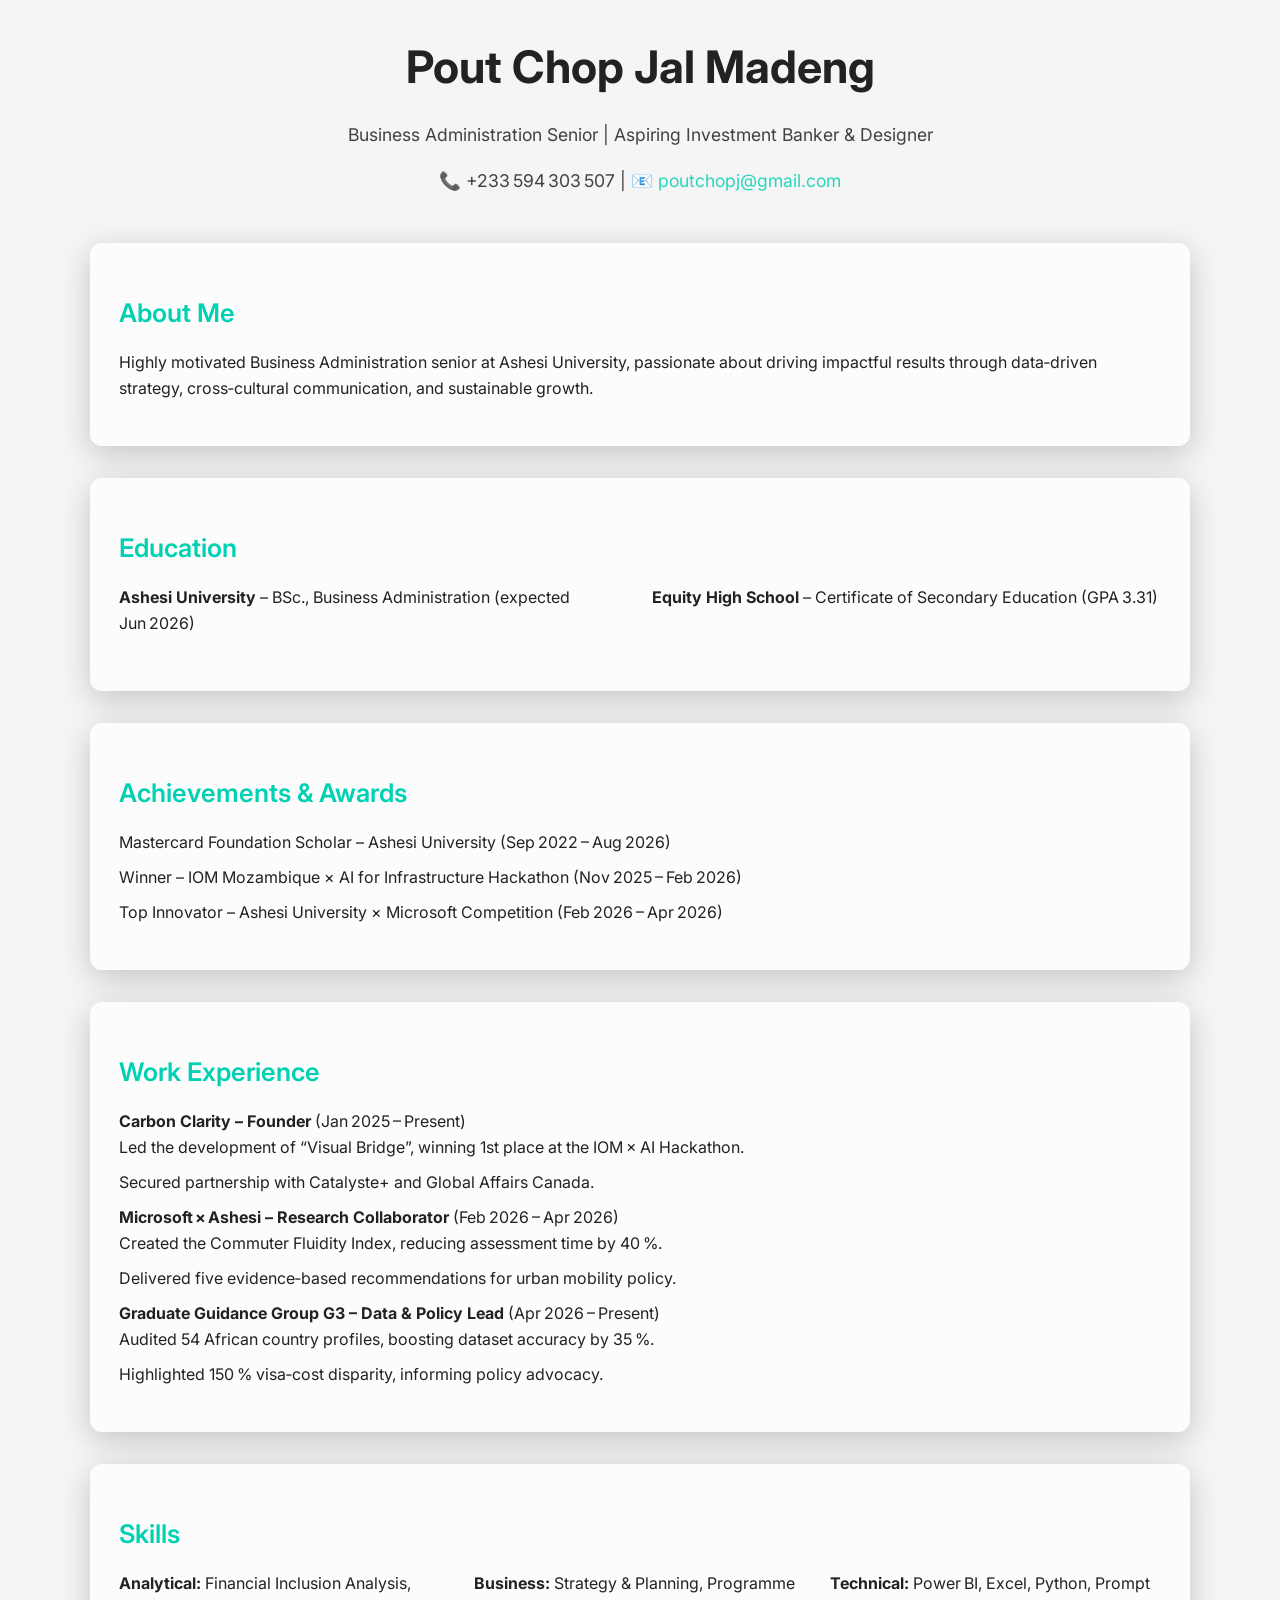
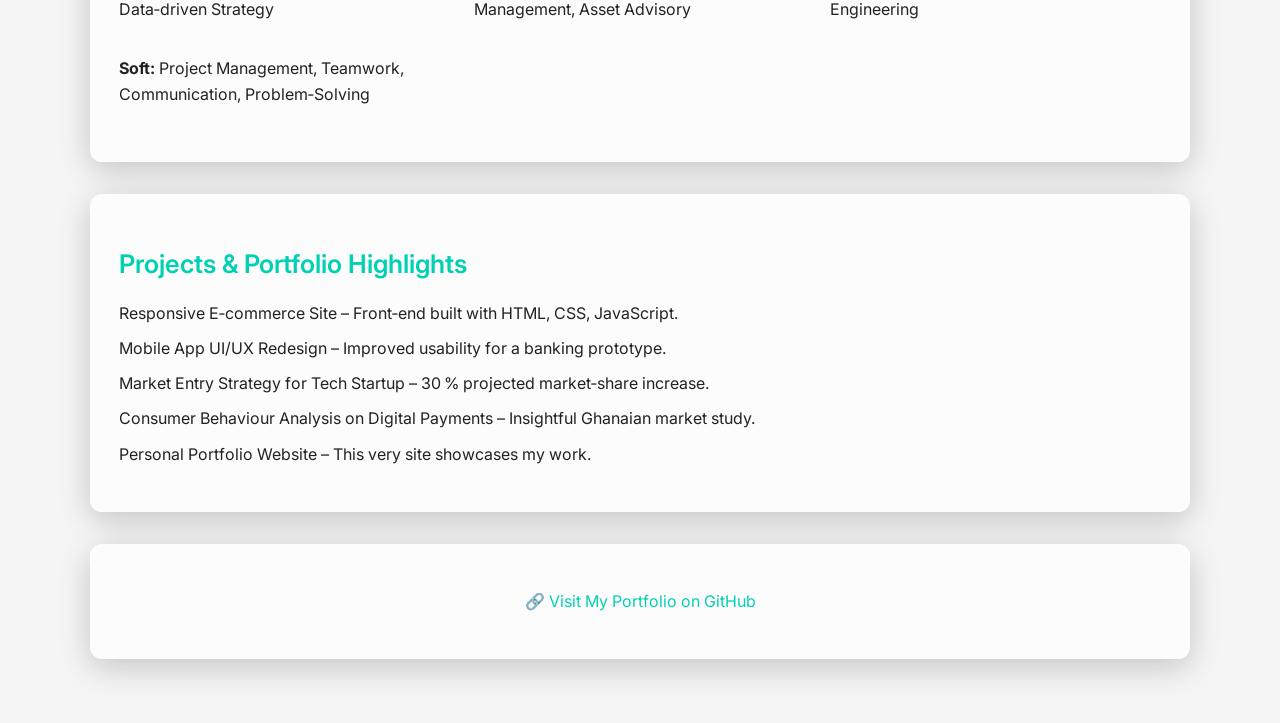
==== cv.html @ 3c9ed99b "Add premium glass-morphism CV page" ====
<!DOCTYPE html>
<html lang="en">
<head>
  <meta charset="UTF-8" />
  <meta name="viewport" content="width=device-width, initial-scale=1.0" />
  <title>Pout Chop Jal – Creative CV</title>
  <link href="https://fonts.googleapis.com/css2?family=Inter:wght@400;600;700&display=swap" rel="stylesheet" />
  <style>
    :root {
      --bg: #121212;
      --bg-card: rgba(255, 255, 255, 0.08);
      --text-primary: #fafafa;
      --accent: #00d1b2;
      --accent-hover: #00b3a1;
      --glass: rgba(255,255,255,0.12);
    }
    body {
      margin: 0;
      font-family: 'Inter', sans-serif;
      background: var(--bg);
      color: var(--text-primary);
      line-height: 1.6;
    }
    .container {max-width: 1100px;margin: 0 auto;padding: 2rem;}
    .header {text-align:center;margin-bottom:3rem;}
    .header h1 {font-size:2.8rem;font-weight:700;margin:0;}
    .header p {font-size:1.1rem;opacity:0.85;}
    .card {
      background: var(--bg-card);
      backdrop-filter: blur(12px);
      border-radius: 12px;
      padding: 1.8rem;
      margin-bottom: 2rem;
      box-shadow: 0 8px 32px rgba(0,0,0,0.2);
      transition: transform 0.25s ease, box-shadow 0.25s ease;
    }
    .card:hover {transform: translateY(-4px);box-shadow:0 12px 36px rgba(0,0,0,0.3);}
    .section-title {font-size:1.6rem;font-weight:600;margin-bottom:1rem;color:var(--accent);}
    ul {list-style:none;padding:0;}
    li {margin-bottom:0.6rem;}
    a {color:var(--accent);text-decoration:none;transition:color 0.2s;}
    a:hover {color:var(--accent-hover);}
    .grid-2 {display:grid;grid-template-columns:repeat(auto-fit,minmax(260px,1fr));gap:1.5rem;}
    @media (prefers-color-scheme: light) {
      :root {--bg:#f5f5f5;--bg-card:rgba(255,255,255,0.7);--text-primary:#222;}
    }
  </style>
</head>
<body>
  <div class="container">
    <header class="header">
      <h1>Pout Chop Jal Madeng</h1>
      <p>Business Administration Senior | Aspiring Investment Banker & Designer</p>
      <p>📞 +233 594 303 507 | 📧 <a href="mailto:poutchopj@gmail.com">poutchopj@gmail.com</a></p>
    </header>

    <section class="card">
      <h2 class="section-title">About Me</h2>
      <p>Highly motivated Business Administration senior at Ashesi University, passionate about driving impactful results through data‑driven strategy, cross‑cultural communication, and sustainable growth.</p>
    </section>

    <section class="card">
      <h2 class="section-title">Education</h2>
      <ul class="grid-2">
        <li><strong>Ashesi University</strong> – BSc., Business Administration (expected Jun 2026)</li>
        <li><strong>Equity High School</strong> – Certificate of Secondary Education (GPA 3.31)</li>
      </ul>
    </section>

    <section class="card">
      <h2 class="section-title">Achievements & Awards</h2>
      <ul>
        <li>Mastercard Foundation Scholar – Ashesi University (Sep 2022 – Aug 2026)</li>
        <li>Winner – IOM Mozambique × AI for Infrastructure Hackathon (Nov 2025 – Feb 2026)</li>
        <li>Top Innovator – Ashesi University × Microsoft Competition (Feb 2026 – Apr 2026)</li>
      </ul>
    </section>

    <section class="card">
      <h2 class="section-title">Work Experience</h2>
      <ul>
        <li><strong>Carbon Clarity – Founder</strong> (Jan 2025 – Present)
          <ul>
            <li>Led the development of “Visual Bridge”, winning 1st place at the IOM × AI Hackathon.</li>
            <li>Secured partnership with Catalyste+ and Global Affairs Canada.</li>
          </ul>
        </li>
        <li><strong>Microsoft × Ashesi – Research Collaborator</strong> (Feb 2026 – Apr 2026)
          <ul>
            <li>Created the Commuter Fluidity Index, reducing assessment time by 40 %.</li>
            <li>Delivered five evidence‑based recommendations for urban mobility policy.</li>
          </ul>
        </li>
        <li><strong>Graduate Guidance Group G3 – Data & Policy Lead</strong> (Apr 2026 – Present)
          <ul>
            <li>Audited 54 African country profiles, boosting dataset accuracy by 35 %.</li>
            <li>Highlighted 150 % visa‑cost disparity, informing policy advocacy.</li>
          </ul>
        </li>
      </ul>
    </section>

    <section class="card">
      <h2 class="section-title">Skills</h2>
      <ul class="grid-2">
        <li><strong>Analytical:</strong> Financial Inclusion Analysis, Data‑driven Strategy</li>
        <li><strong>Business:</strong> Strategy & Planning, Programme Management, Asset Advisory</li>
        <li><strong>Technical:</strong> Power BI, Excel, Python, Prompt Engineering</li>
        <li><strong>Soft:</strong> Project Management, Teamwork, Communication, Problem‑Solving</li>
      </ul>
    </section>

    <section class="card">
      <h2 class="section-title">Projects & Portfolio Highlights</h2>
      <ul>
        <li>Responsive E‑commerce Site – Front‑end built with HTML, CSS, JavaScript.</li>
        <li>Mobile App UI/UX Redesign – Improved usability for a banking prototype.</li>
        <li>Market Entry Strategy for Tech Startup – 30 % projected market‑share increase.</li>
        <li>Consumer Behaviour Analysis on Digital Payments – Insightful Ghanaian market study.</li>
        <li>Personal Portfolio Website – This very site showcases my work.</li>
      </ul>
    </section>

    <section class="card" style="text-align:center;">
      <p>🔗 <a href="https://github.com/poutchop/portfolio_wbst" target="_blank">Visit My Portfolio on GitHub</a></p>
    </section>
  </div>
</body>
</html>
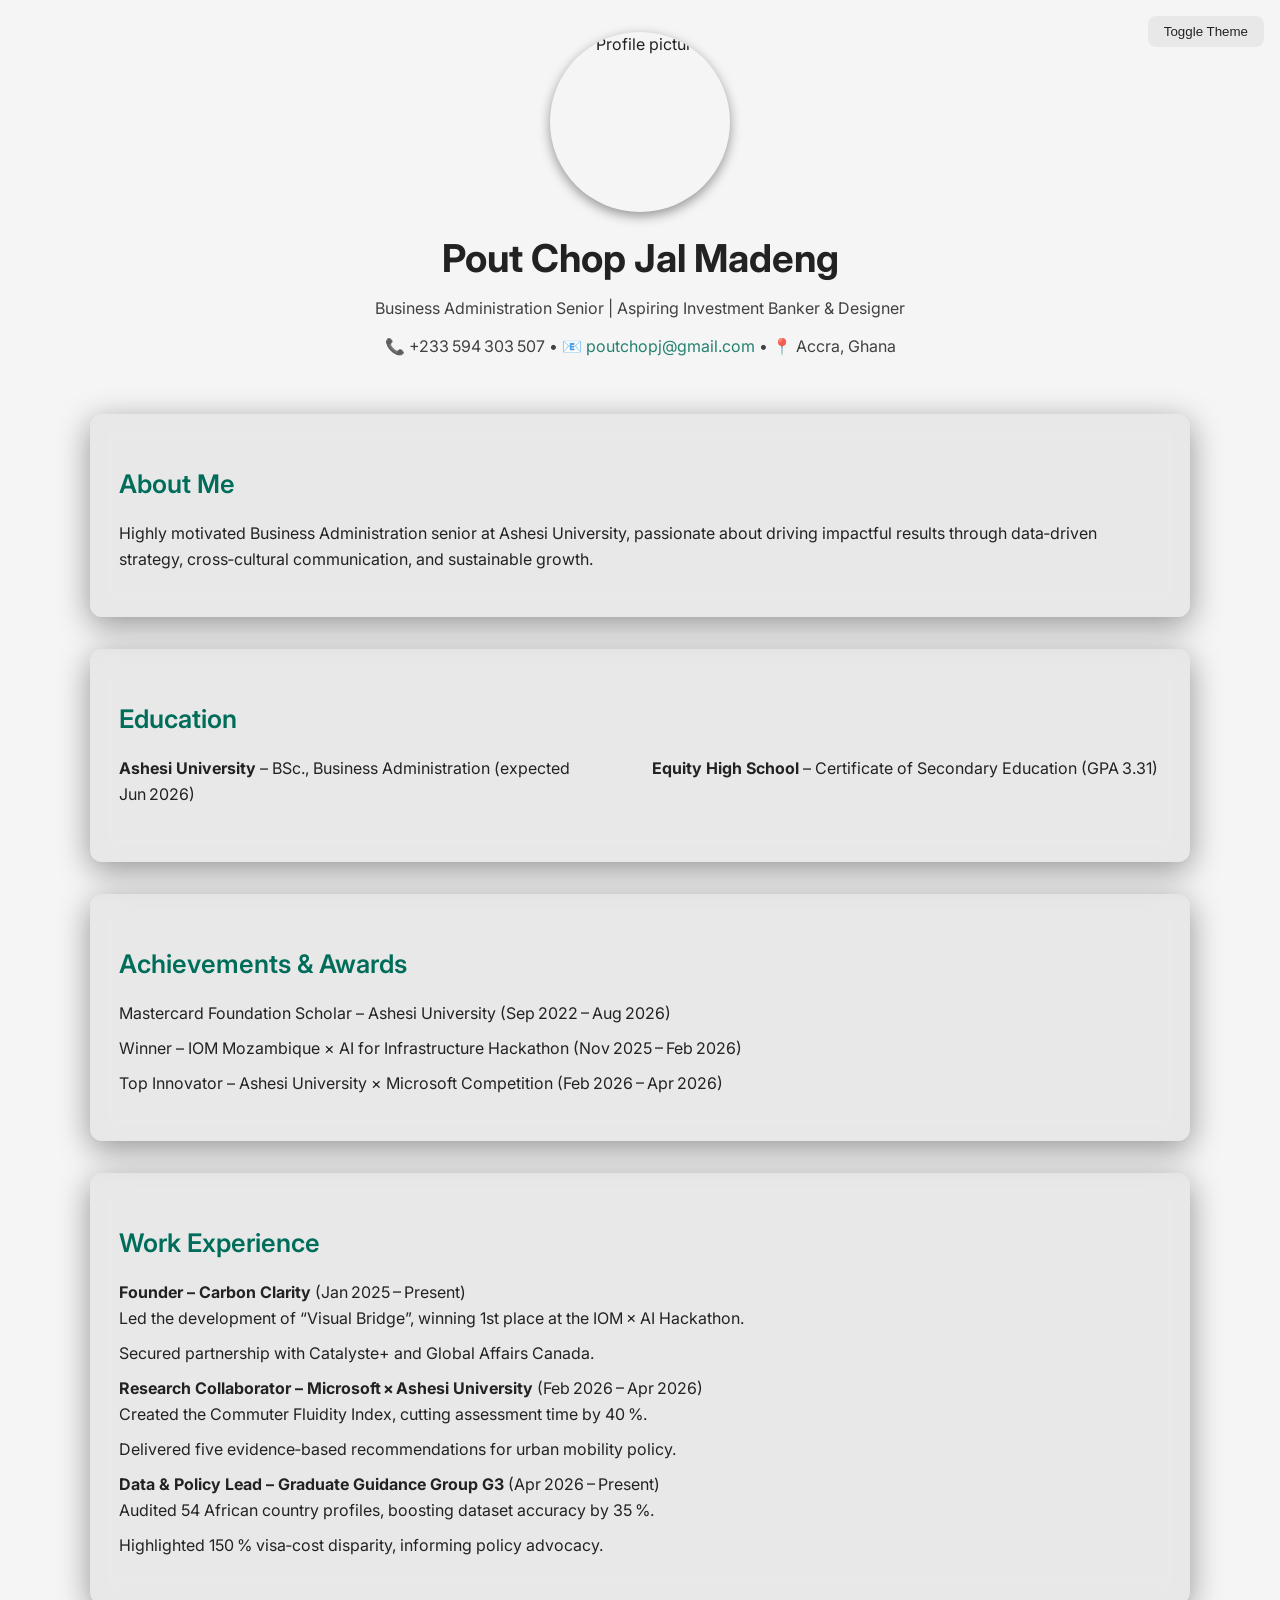
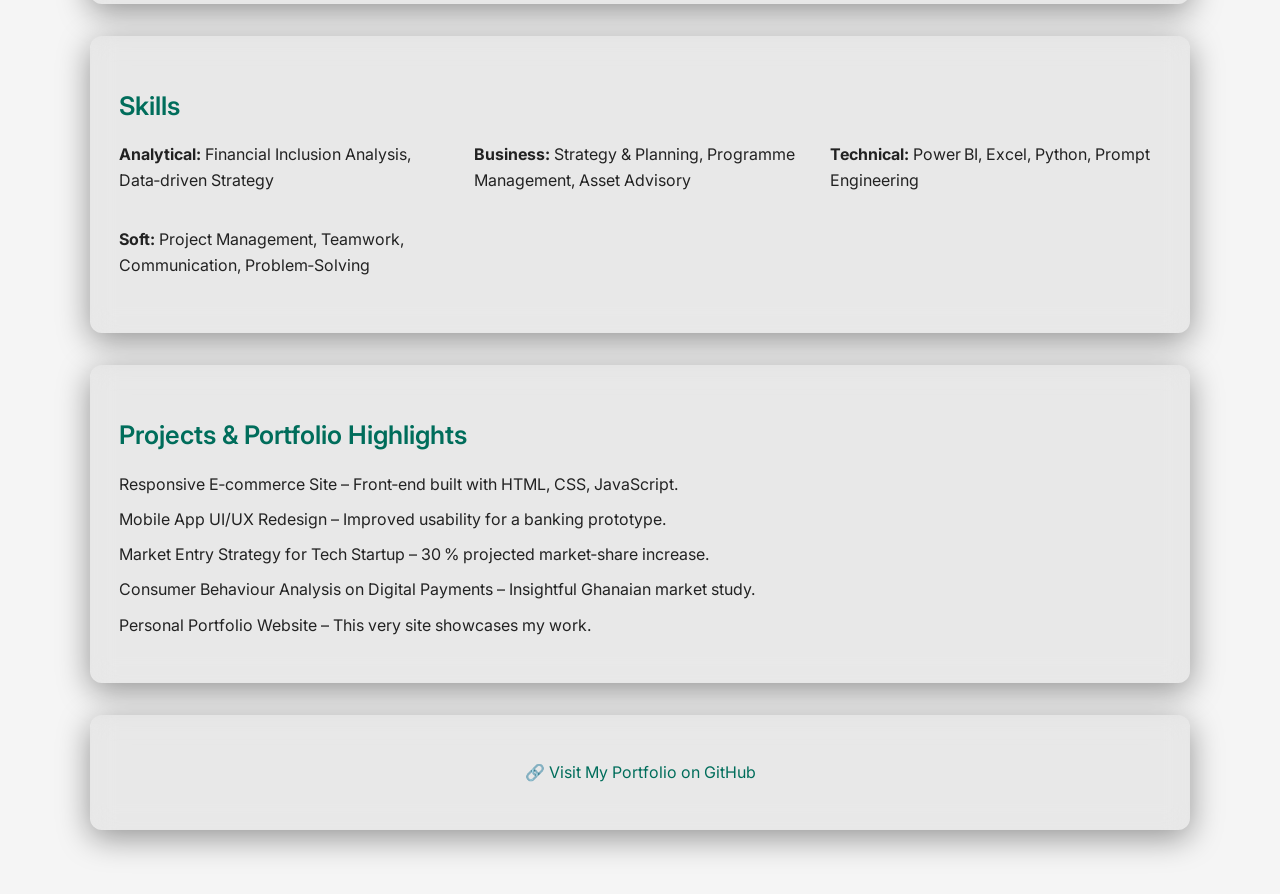
==== commit 11abe81f: "Upgrade CV to world‑class design" ====
--- a/cv.html
+++ b/cv.html
@@ -3,56 +3,59 @@
 <head>
   <meta charset="UTF-8" />
   <meta name="viewport" content="width=device-width, initial-scale=1.0" />
-  <title>Pout Chop Jal – Creative CV</title>
+  <title>Pout Chop Jal – Premium CV</title>
   <link href="https://fonts.googleapis.com/css2?family=Inter:wght@400;600;700&display=swap" rel="stylesheet" />
   <style>
     :root {
-      --bg: #121212;
-      --bg-card: rgba(255, 255, 255, 0.08);
+      --bg: #0a0a0a;
+      --bg-card: rgba(255,255,255,0.08);
       --text-primary: #fafafa;
       --accent: #00d1b2;
       --accent-hover: #00b3a1;
-      --glass: rgba(255,255,255,0.12);
+      --shadow: rgba(0,0,0,0.4);
     }
-    body {
-      margin: 0;
-      font-family: 'Inter', sans-serif;
-      background: var(--bg);
-      color: var(--text-primary);
-      line-height: 1.6;
+    @media (prefers-color-scheme: light) {
+      :root {
+        --bg: #f5f5f5;
+        --bg-card: rgba(0,0,0,0.05);
+        --text-primary: #222;
+        --accent: #006d5b;
+        --accent-hover: #005c4c;
+      }
     }
-    .container {max-width: 1100px;margin: 0 auto;padding: 2rem;}
-    .header {text-align:center;margin-bottom:3rem;}
-    .header h1 {font-size:2.8rem;font-weight:700;margin:0;}
-    .header p {font-size:1.1rem;opacity:0.85;}
-    .card {
-      background: var(--bg-card);
-      backdrop-filter: blur(12px);
-      border-radius: 12px;
-      padding: 1.8rem;
-      margin-bottom: 2rem;
-      box-shadow: 0 8px 32px rgba(0,0,0,0.2);
-      transition: transform 0.25s ease, box-shadow 0.25s ease;
+    body {margin:0; font-family:'Inter',sans-serif; background:var(--bg); color:var(--text-primary); line-height:1.6;}
+    .container {max-width:1100px; margin:auto; padding:2rem;}
+    .toggle {position:fixed; top:1rem; right:1rem; cursor:pointer; background:var(--bg-card); border:none; color:var(--text-primary); padding:0.5rem 1rem; border-radius:8px;}
+    .hero {display:flex; flex-direction:column; align-items:center; text-align:center; margin-bottom:3rem;}
+    .hero img {border-radius:50%; width:180px; height:180px; object-fit:cover; margin-bottom:1rem; box-shadow:0 4px 12px var(--shadow);}
+    .hero h1 {font-size:2.4rem; margin:0;}
+    .hero p {margin:0.4rem 0; opacity:0.85;}
+    .card {background:var(--bg-card); backdrop-filter:blur(12px); border-radius:12px; padding:1.8rem; margin-bottom:2rem; box-shadow:0 8px 32px var(--shadow); transition:transform 0.25s ease, box-shadow 0.25s ease;}
+    .card:hover {transform:translateY(-4px); box-shadow:0 12px 36px var(--shadow);}
+    .section-title {font-size:1.6rem; font-weight:600; margin-bottom:1rem; color:var(--accent);}
+    ul {list-style:none; padding:0;}
+    li {margin-bottom:0.6rem;}
+    a {color:var(--accent); text-decoration:none; transition:color 0.2s;}
+    a:hover {color:var(--accent-hover);}
+    .grid-2 {display:grid; grid-template-columns:repeat(auto-fit,minmax(260px,1fr)); gap:1.5rem;}
+  </style>
+  <script>
+    function toggleTheme(){
+      const html=document.documentElement;
+      html.dataset.theme = (html.dataset.theme==='dark') ? 'light' : 'dark';
     }
-    .card:hover {transform: translateY(-4px);box-shadow:0 12px 36px rgba(0,0,0,0.3);}
-    .section-title {font-size:1.6rem;font-weight:600;margin-bottom:1rem;color:var(--accent);}
-    ul {list-style:none;padding:0;}
-    li {margin-bottom:0.6rem;}
-    a {color:var(--accent);text-decoration:none;transition:color 0.2s;}
-    a:hover {color:var(--accent-hover);}
-    .grid-2 {display:grid;grid-template-columns:repeat(auto-fit,minmax(260px,1fr));gap:1.5rem;}
-    @media (prefers-color-scheme: light) {
-      :root {--bg:#f5f5f5;--bg-card:rgba(255,255,255,0.7);--text-primary:#222;}
-    }
-  </style>
+    if(window.matchMedia('(prefers-color-scheme: dark)').matches){document.documentElement.dataset.theme='dark'}
+  </script>
 </head>
 <body>
+  <button class="toggle" onclick="toggleTheme()">Toggle Theme</button>
   <div class="container">
-    <header class="header">
+    <section class="hero">
+      <img src="https://via.placeholder.com/180" alt="Profile picture" />
       <h1>Pout Chop Jal Madeng</h1>
       <p>Business Administration Senior | Aspiring Investment Banker & Designer</p>
-      <p>📞 +233 594 303 507 | 📧 <a href="mailto:poutchopj@gmail.com">poutchopj@gmail.com</a></p>
-    </header>
+      <p>📞 +233 594 303 507 • 📧 <a href="mailto:poutchopj@gmail.com">poutchopj@gmail.com</a> • 📍 Accra, Ghana</p>
+    </section>
 
     <section class="card">
       <h2 class="section-title">About Me</h2>
@@ -79,19 +82,19 @@
     <section class="card">
       <h2 class="section-title">Work Experience</h2>
       <ul>
-        <li><strong>Carbon Clarity – Founder</strong> (Jan 2025 – Present)
+        <li><strong>Founder – Carbon Clarity</strong> (Jan 2025 – Present)
           <ul>
             <li>Led the development of “Visual Bridge”, winning 1st place at the IOM × AI Hackathon.</li>
             <li>Secured partnership with Catalyste+ and Global Affairs Canada.</li>
           </ul>
         </li>
-        <li><strong>Microsoft × Ashesi – Research Collaborator</strong> (Feb 2026 – Apr 2026)
+        <li><strong>Research Collaborator – Microsoft × Ashesi University</strong> (Feb 2026 – Apr 2026)
           <ul>
-            <li>Created the Commuter Fluidity Index, reducing assessment time by 40 %.</li>
+            <li>Created the Commuter Fluidity Index, cutting assessment time by 40 %.</li>
             <li>Delivered five evidence‑based recommendations for urban mobility policy.</li>
           </ul>
         </li>
-        <li><strong>Graduate Guidance Group G3 – Data & Policy Lead</strong> (Apr 2026 – Present)
+        <li><strong>Data & Policy Lead – Graduate Guidance Group G3</strong> (Apr 2026 – Present)
           <ul>
             <li>Audited 54 African country profiles, boosting dataset accuracy by 35 %.</li>
             <li>Highlighted 150 % visa‑cost disparity, informing policy advocacy.</li>
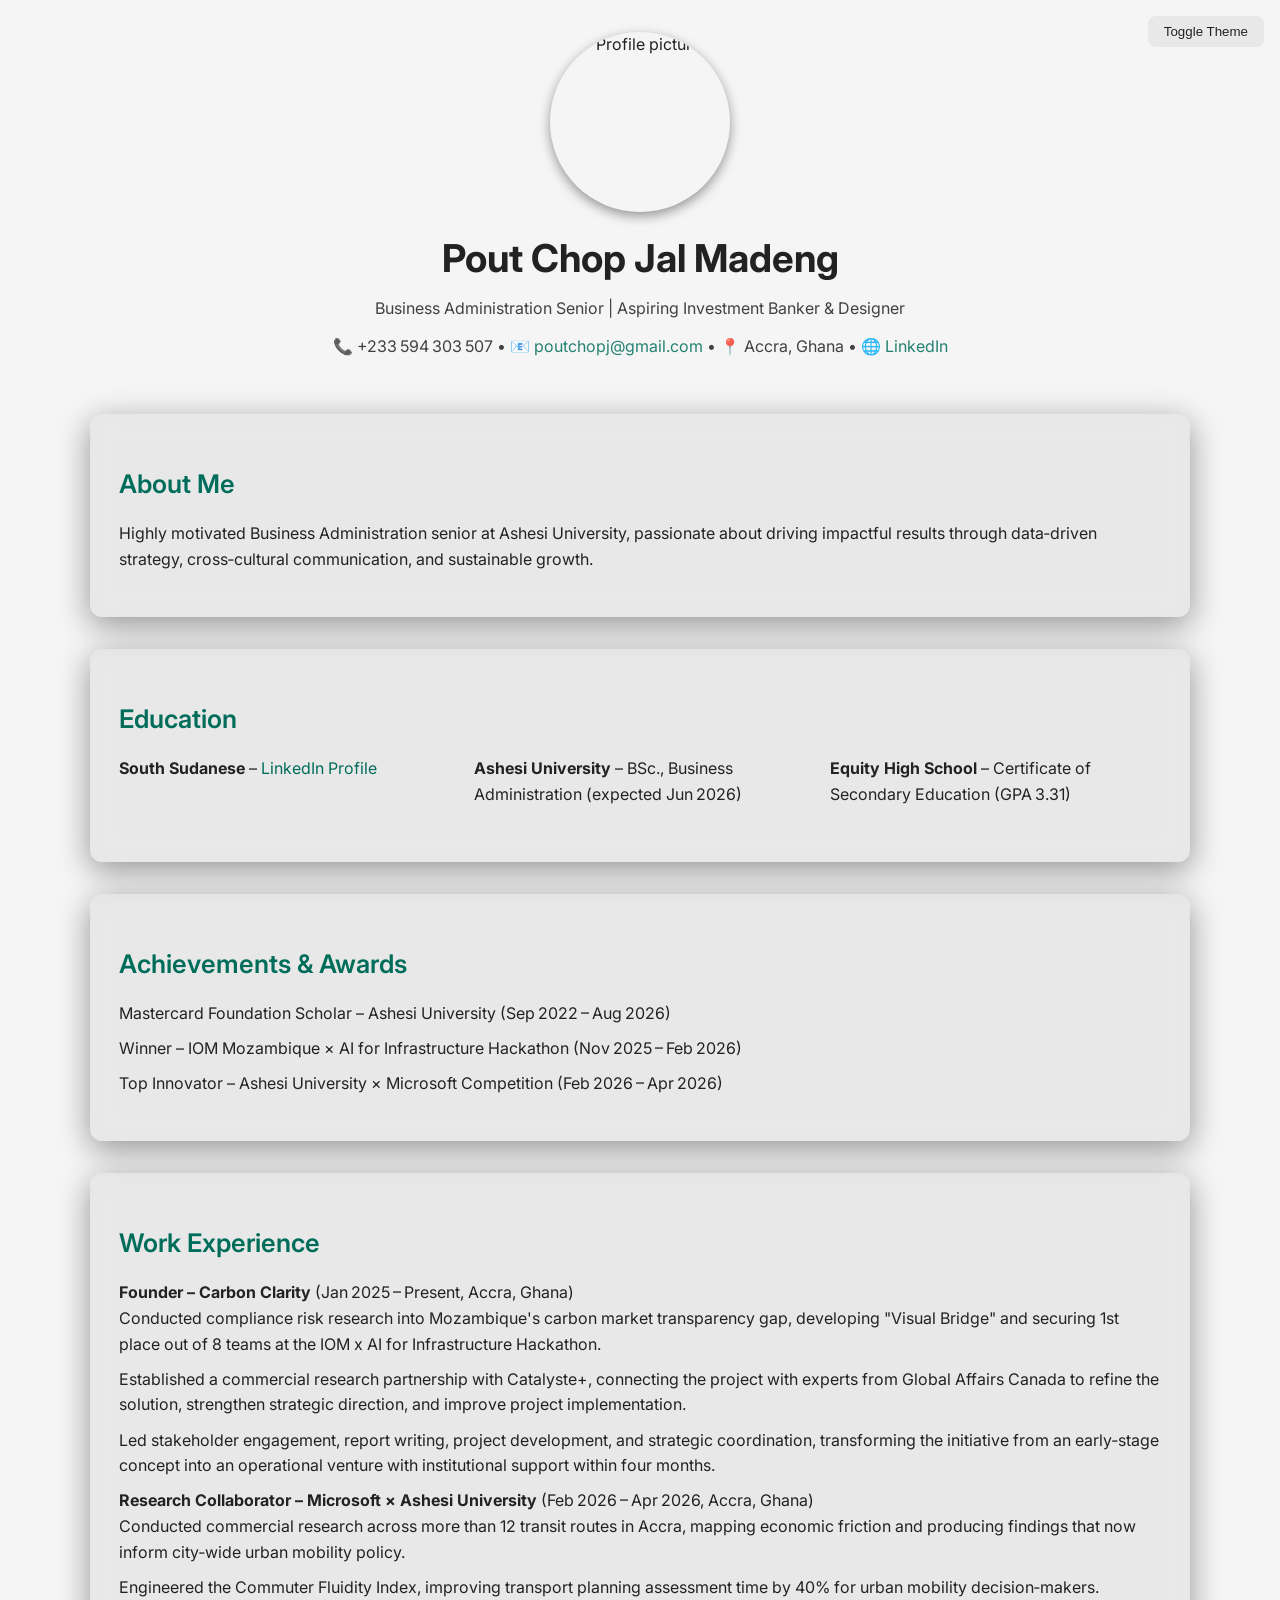
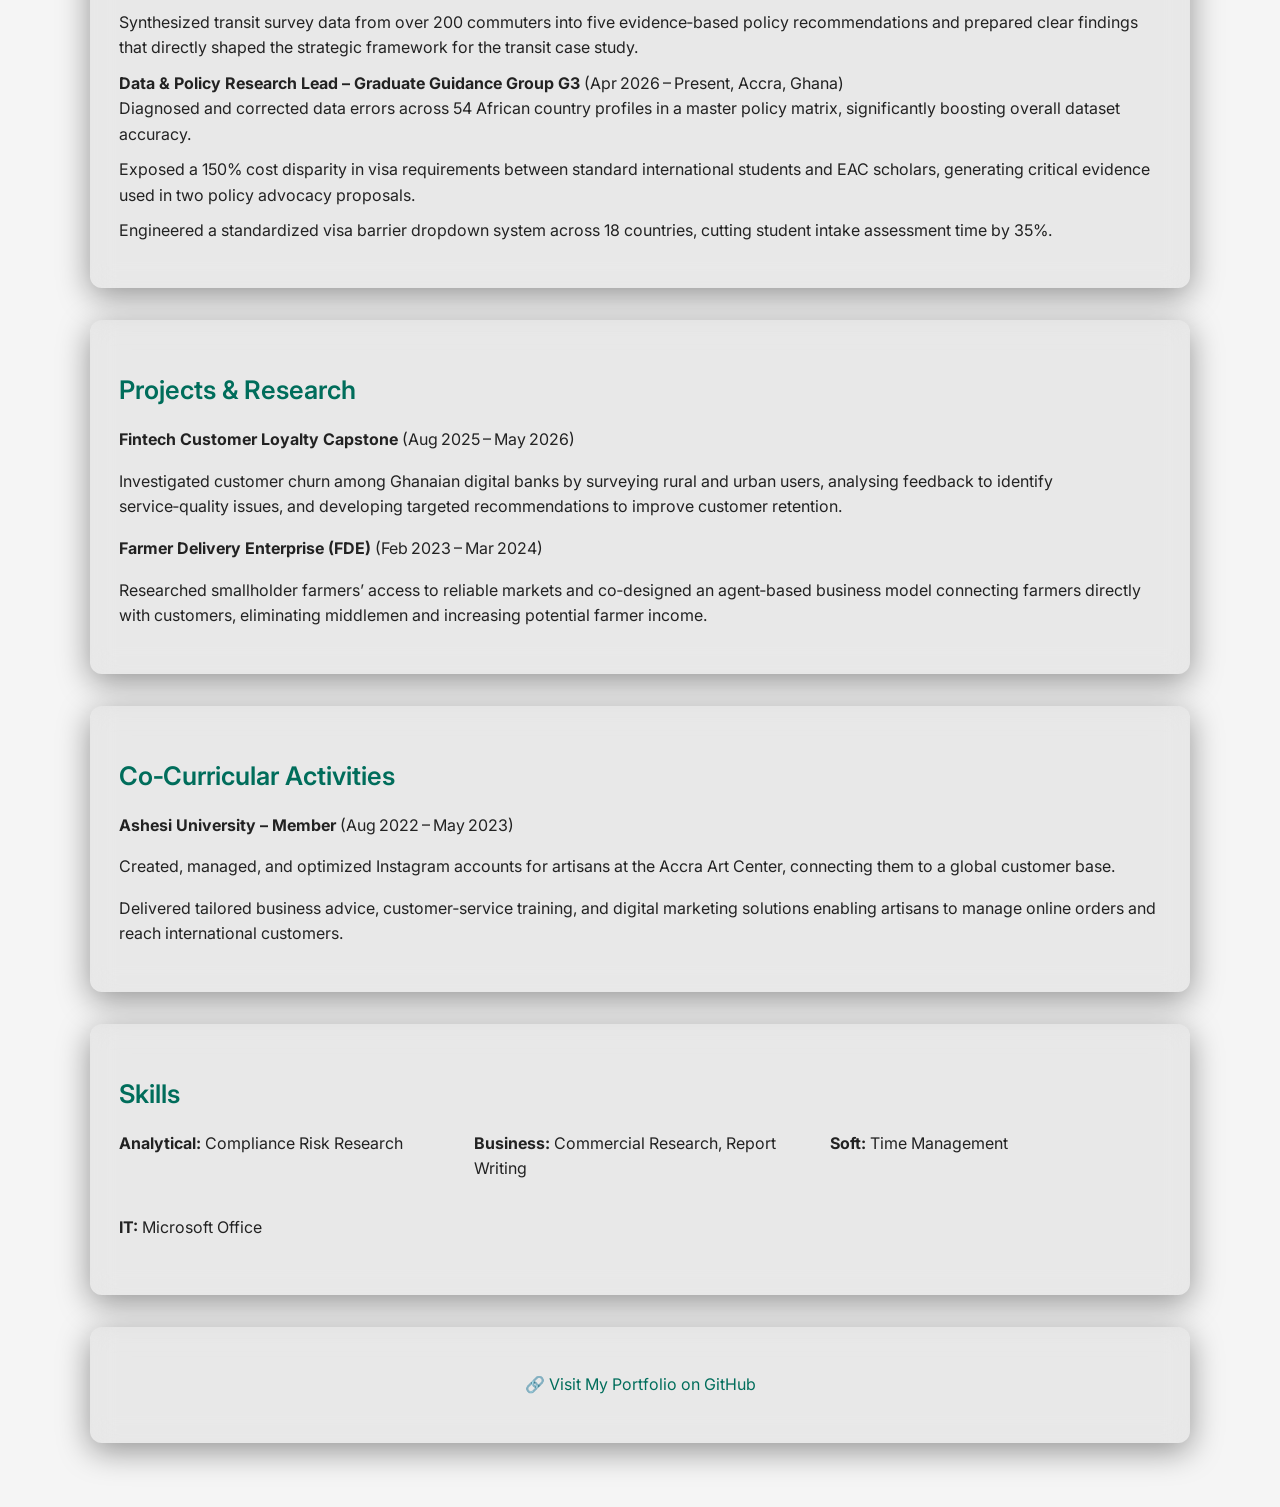
==== commit cbc8fabe: "Update CV with latest experience and achievements" ====
--- a/cv.html
+++ b/cv.html
@@ -54,7 +54,7 @@
       <img src="https://via.placeholder.com/180" alt="Profile picture" />
       <h1>Pout Chop Jal Madeng</h1>
       <p>Business Administration Senior | Aspiring Investment Banker & Designer</p>
-      <p>📞 +233 594 303 507 • 📧 <a href="mailto:poutchopj@gmail.com">poutchopj@gmail.com</a> • 📍 Accra, Ghana</p>
+      <p>📞 +233 594 303 507 • 📧 <a href="mailto:poutchopj@gmail.com">poutchopj@gmail.com</a> • 📍 Accra, Ghana • 🌐 <a href="https://www.linkedin.com/in/pout-chop-jal/" target="_blank">LinkedIn</a></p>
     </section>
 
     <section class="card">
@@ -65,13 +65,14 @@
     <section class="card">
       <h2 class="section-title">Education</h2>
       <ul class="grid-2">
+        <li><strong>South Sudanese</strong> – <a href="https://linkedin.com/in/pout-chop-jal" target="_blank">LinkedIn Profile</a></li>
         <li><strong>Ashesi University</strong> – BSc., Business Administration (expected Jun 2026)</li>
         <li><strong>Equity High School</strong> – Certificate of Secondary Education (GPA 3.31)</li>
       </ul>
     </section>
 
     <section class="card">
-      <h2 class="section-title">Achievements & Awards</h2>
+      <h2 class="section-title">Achievements &amp; Awards</h2>
       <ul>
         <li>Mastercard Foundation Scholar – Ashesi University (Sep 2022 – Aug 2026)</li>
         <li>Winner – IOM Mozambique × AI for Infrastructure Hackathon (Nov 2025 – Feb 2026)</li>
@@ -82,23 +83,48 @@
     <section class="card">
       <h2 class="section-title">Work Experience</h2>
       <ul>
-        <li><strong>Founder – Carbon Clarity</strong> (Jan 2025 – Present)
+        <li><strong>Founder – Carbon Clarity</strong> (Jan 2025 – Present, Accra, Ghana)
           <ul>
-            <li>Led the development of “Visual Bridge”, winning 1st place at the IOM × AI Hackathon.</li>
-            <li>Secured partnership with Catalyste+ and Global Affairs Canada.</li>
+            <li>Conducted compliance risk research into Mozambique's carbon market transparency gap, developing "Visual Bridge" and securing 1st place out of 8 teams at the IOM x AI for Infrastructure Hackathon.</li>
+            <li>Established a commercial research partnership with Catalyste+, connecting the project with experts from Global Affairs Canada to refine the solution, strengthen strategic direction, and improve project implementation.</li>
+            <li>Led stakeholder engagement, report writing, project development, and strategic coordination, transforming the initiative from an early‑stage concept into an operational venture with institutional support within four months.</li>
           </ul>
         </li>
-        <li><strong>Research Collaborator – Microsoft × Ashesi University</strong> (Feb 2026 – Apr 2026)
+        <li><strong>Research Collaborator – Microsoft × Ashesi University</strong> (Feb 2026 – Apr 2026, Accra, Ghana)
           <ul>
-            <li>Created the Commuter Fluidity Index, cutting assessment time by 40 %.</li>
-            <li>Delivered five evidence‑based recommendations for urban mobility policy.</li>
+            <li>Conducted commercial research across more than 12 transit routes in Accra, mapping economic friction and producing findings that now inform city‑wide urban mobility policy.</li>
+            <li>Engineered the Commuter Fluidity Index, improving transport planning assessment time by 40% for urban mobility decision‑makers.</li>
+            <li>Synthesized transit survey data from over 200 commuters into five evidence‑based policy recommendations and prepared clear findings that directly shaped the strategic framework for the transit case study.</li>
           </ul>
         </li>
-        <li><strong>Data & Policy Lead – Graduate Guidance Group G3</strong> (Apr 2026 – Present)
+        <li><strong>Data &amp; Policy Research Lead – Graduate Guidance Group G3</strong> (Apr 2026 – Present, Accra, Ghana)
           <ul>
-            <li>Audited 54 African country profiles, boosting dataset accuracy by 35 %.</li>
-            <li>Highlighted 150 % visa‑cost disparity, informing policy advocacy.</li>
+            <li>Diagnosed and corrected data errors across 54 African country profiles in a master policy matrix, significantly boosting overall dataset accuracy.</li>
+            <li>Exposed a 150% cost disparity in visa requirements between standard international students and EAC scholars, generating critical evidence used in two policy advocacy proposals.</li>
+            <li>Engineered a standardized visa barrier dropdown system across 18 countries, cutting student intake assessment time by 35%.</li>
           </ul>
+        </li>
+      </ul>
+    </section>
+
+    <section class="card">
+      <h2 class="section-title">Projects &amp; Research</h2>
+      <ul>
+        <li><strong>Fintech Customer Loyalty Capstone</strong> (Aug 2025 – May 2026)
+          <p>Investigated customer churn among Ghanaian digital banks by surveying rural and urban users, analysing feedback to identify service‑quality issues, and developing targeted recommendations to improve customer retention.</p>
+        </li>
+        <li><strong>Farmer Delivery Enterprise (FDE)</strong> (Feb 2023 – Mar 2024)
+          <p>Researched smallholder farmers’ access to reliable markets and co‑designed an agent‑based business model connecting farmers directly with customers, eliminating middlemen and increasing potential farmer income.</p>
+        </li>
+      </ul>
+    </section>
+
+    <section class="card">
+      <h2 class="section-title">Co‑Curricular Activities</h2>
+      <ul>
+        <li><strong>Ashesi University – Member</strong> (Aug 2022 – May 2023)
+          <p>Created, managed, and optimized Instagram accounts for artisans at the Accra Art Center, connecting them to a global customer base.</p>
+          <p>Delivered tailored business advice, customer‑service training, and digital marketing solutions enabling artisans to manage online orders and reach international customers.</p>
         </li>
       </ul>
     </section>
@@ -106,21 +132,10 @@
     <section class="card">
       <h2 class="section-title">Skills</h2>
       <ul class="grid-2">
-        <li><strong>Analytical:</strong> Financial Inclusion Analysis, Data‑driven Strategy</li>
-        <li><strong>Business:</strong> Strategy & Planning, Programme Management, Asset Advisory</li>
-        <li><strong>Technical:</strong> Power BI, Excel, Python, Prompt Engineering</li>
-        <li><strong>Soft:</strong> Project Management, Teamwork, Communication, Problem‑Solving</li>
-      </ul>
-    </section>
-
-    <section class="card">
-      <h2 class="section-title">Projects & Portfolio Highlights</h2>
-      <ul>
-        <li>Responsive E‑commerce Site – Front‑end built with HTML, CSS, JavaScript.</li>
-        <li>Mobile App UI/UX Redesign – Improved usability for a banking prototype.</li>
-        <li>Market Entry Strategy for Tech Startup – 30 % projected market‑share increase.</li>
-        <li>Consumer Behaviour Analysis on Digital Payments – Insightful Ghanaian market study.</li>
-        <li>Personal Portfolio Website – This very site showcases my work.</li>
+        <li><strong>Analytical:</strong> Compliance Risk Research</li>
+        <li><strong>Business:</strong> Commercial Research, Report Writing</li>
+        <li><strong>Soft:</strong> Time Management</li>
+        <li><strong>IT:</strong> Microsoft Office</li>
       </ul>
     </section>
 
